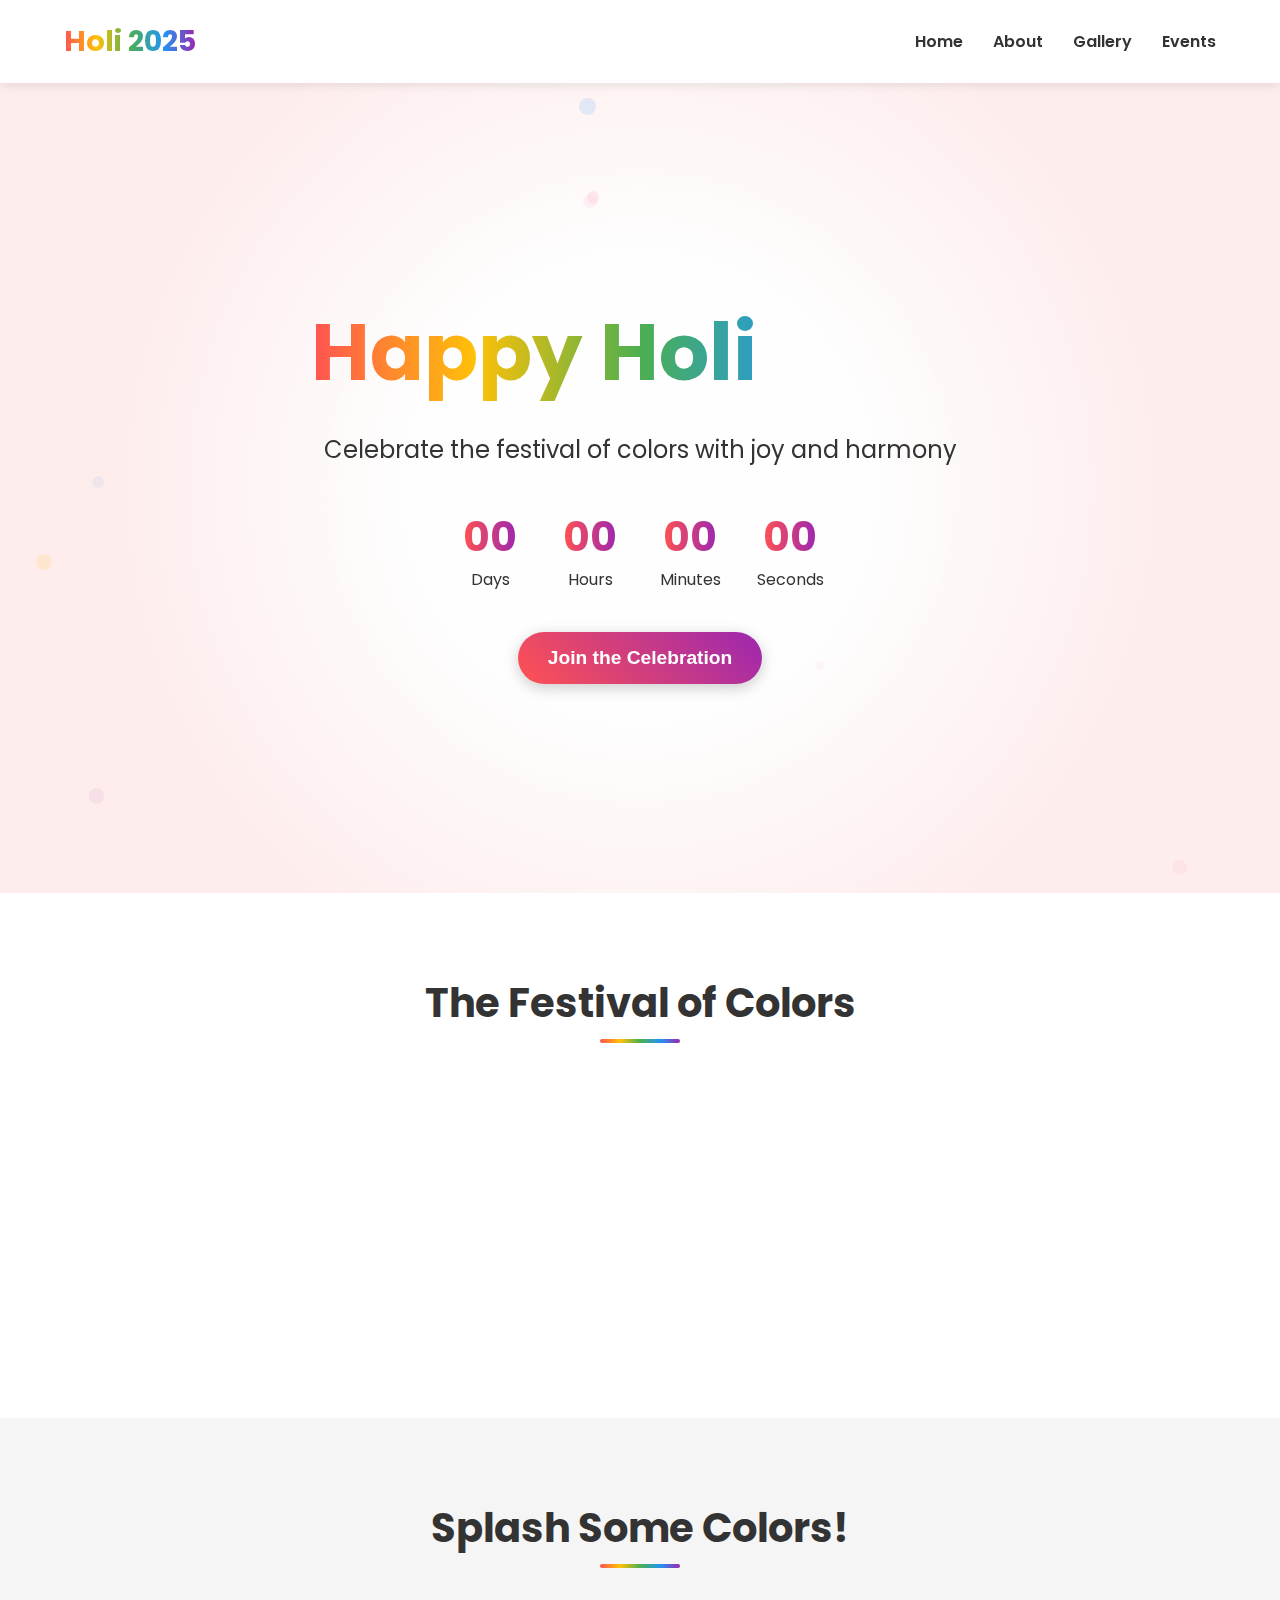
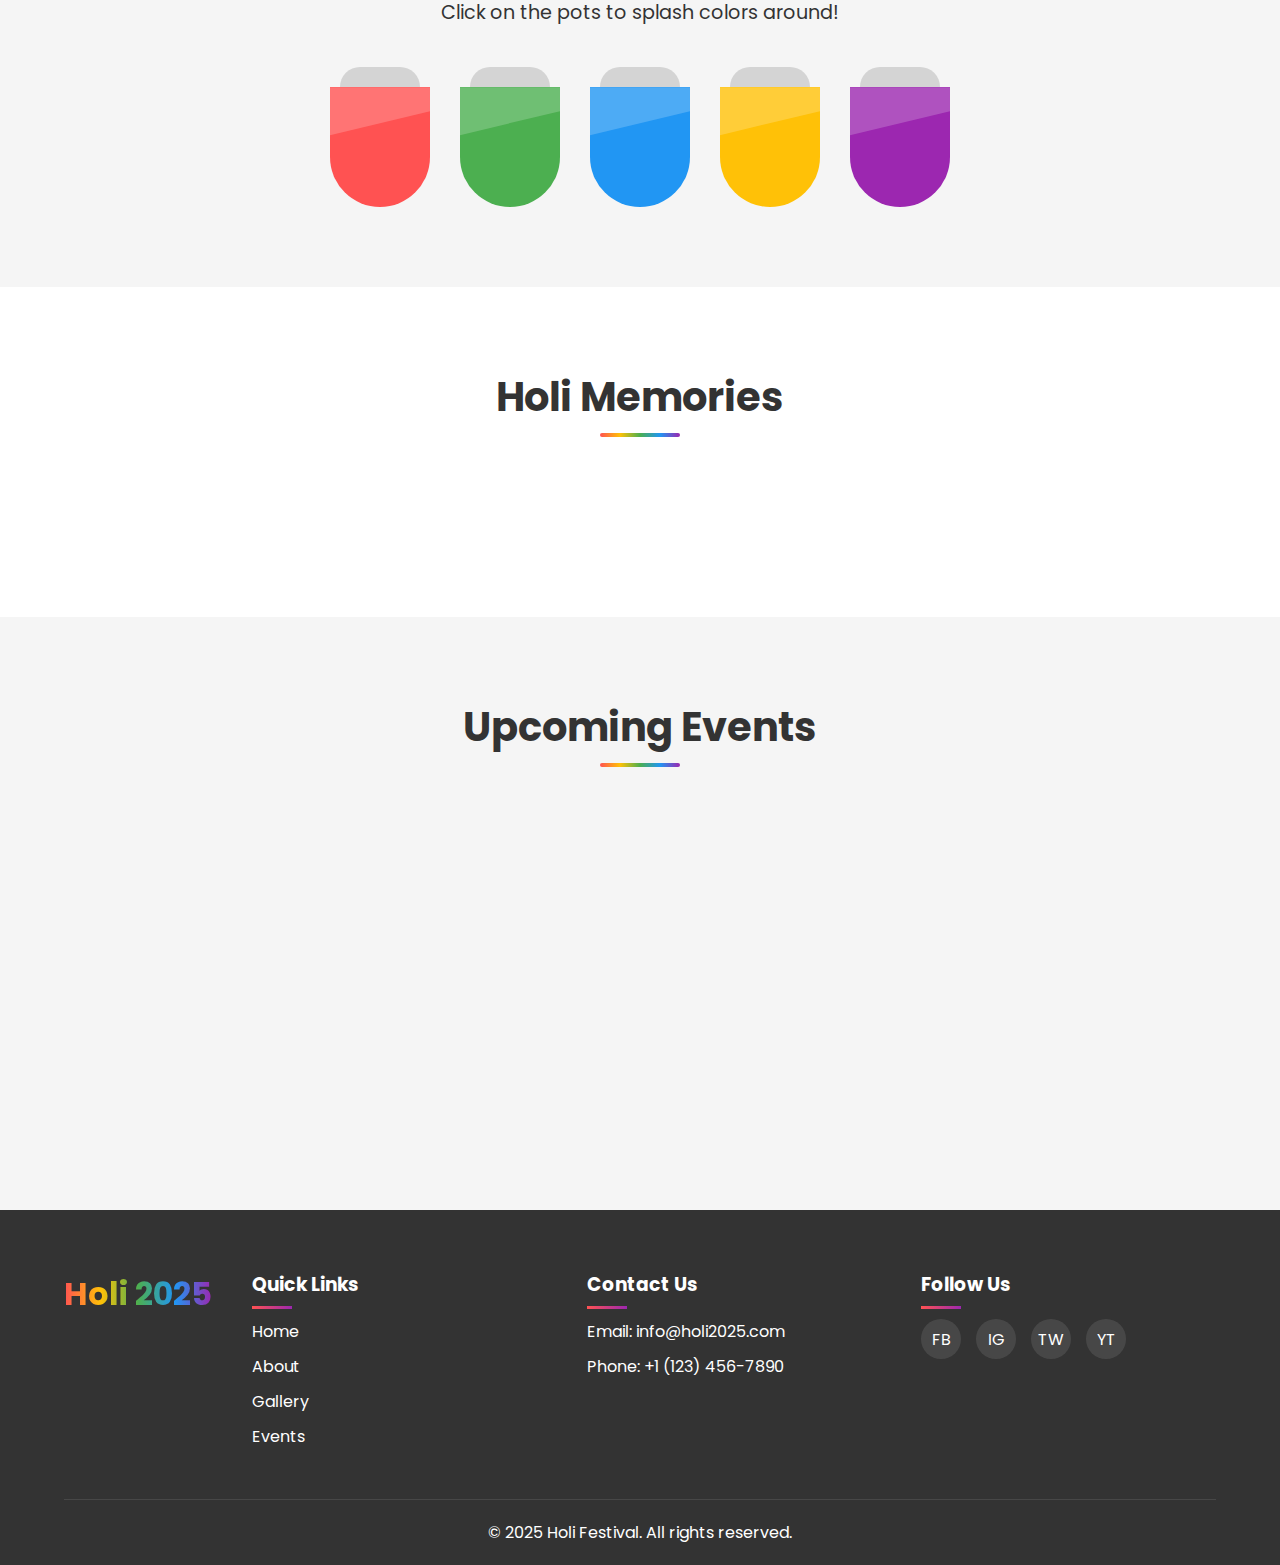
==== index.html @ 8e928414 "Add files via upload" ====
<!DOCTYPE html>
<html lang="en">
<head>
    <meta charset="UTF-8">
    <meta name="viewport" content="width=device-width, initial-scale=1.0">
    <title>Holi Festival 2025 - Festival of Colors</title>
    <link rel="stylesheet" href="styles.css">
    <link rel="preconnect" href="https://fonts.googleapis.com">
    <link rel="preconnect" href="https://fonts.gstatic.com" crossorigin>
    <link href="https://fonts.googleapis.com/css2?family=Poppins:wght@400;600;700&display=swap" rel="stylesheet">
</head>
<body>
    <div class="color-particles"></div>
    
    <header>
        <div class="logo">Holi 2025</div>
        <nav>
            <ul>
                <li><a href="#home">Home</a></li>
                <li><a href="#about">About</a></li>
                <li><a href="#gallery">Gallery</a></li>
                <li><a href="#events">Events</a></li>
            </ul>
        </nav>
    </header>

    <section id="home" class="hero">
        <div class="hero-content">
            <h1 class="title">Happy Holi <span class="year">2025</span></h1>
            <p class="subtitle">Celebrate the festival of colors with joy and harmony</p>
            <div class="countdown">
                <div class="countdown-item">
                    <span id="days">00</span>
                    <span>Days</span>
                </div>
                <div class="countdown-item">
                    <span id="hours">00</span>
                    <span>Hours</span>
                </div>
                <div class="countdown-item">
                    <span id="minutes">00</span>
                    <span>Minutes</span>
                </div>
                <div class="countdown-item">
                    <span id="seconds">00</span>
                    <span>Seconds</span>
                </div>
            </div>
            <button class="cta-button">Join the Celebration</button>
        </div>
    </section>

    <section id="about" class="about">
        <h2>The Festival of Colors</h2>
        <div class="about-content">
            <div class="about-text">
                <p>Holi is an ancient Hindu festival that celebrates the triumph of good over evil and the arrival of spring. Known as the "Festival of Colors" or the "Festival of Love," it's a time when people come together to play, laugh, forgive, and repair broken relationships.</p>
                <p>During Holi, people throw colored powder and water at each other, dance to music, and enjoy festive foods. The vibrant colors represent energy, joy, and the diversity of life.</p>
            </div>
            <div class="about-image">
                <img src="/placeholder.svg?height=300&width=400" alt="Holi celebration with colors">
            </div>
        </div>
    </section>

    <section id="color-pots" class="color-pots">
        <h2>Splash Some Colors!</h2>
        <p>Click on the pots to splash colors around!</p>
        <div class="pots-container">
            <div class="pot" data-color="#FF5252">
                <div class="pot-top"></div>
                <div class="pot-body red"></div>
            </div>
            <div class="pot" data-color="#4CAF50">
                <div class="pot-top"></div>
                <div class="pot-body green"></div>
            </div>
            <div class="pot" data-color="#2196F3">
                <div class="pot-top"></div>
                <div class="pot-body blue"></div>
            </div>
            <div class="pot" data-color="#FFC107">
                <div class="pot-top"></div>
                <div class="pot-body yellow"></div>
            </div>
            <div class="pot" data-color="#9C27B0">
                <div class="pot-top"></div>
                <div class="pot-body purple"></div>
            </div>
        </div>
    </section>

    <section id="gallery" class="gallery">
        <h2>Holi Memories</h2>
        <div class="gallery-container">
            <div class="gallery-item">
                <img src="/placeholder.svg?height=250&width=350" alt="Holi celebration 1">
            </div>
            <div class="gallery-item">
                <img src="/placeholder.svg?height=250&width=350" alt="Holi celebration 2">
            </div>
            <div class="gallery-item">
                <img src="/placeholder.svg?height=250&width=350" alt="Holi celebration 3">
            </div>
            <div class="gallery-item">
                <img src="/placeholder.svg?height=250&width=350" alt="Holi celebration 4">
            </div>
            <div class="gallery-item">
                <img src="/placeholder.svg?height=250&width=350" alt="Holi celebration 5">
            </div>
            <div class="gallery-item">
                <img src="/placeholder.svg?height=250&width=350" alt="Holi celebration 6">
            </div>
        </div>
    </section>

    <section id="events" class="events">
        <h2>Upcoming Events</h2>
        <div class="events-container">
            <div class="event-card">
                <div class="event-date">
                    <span class="day">14</span>
                    <span class="month">MAR</span>
                </div>
                <div class="event-details">
                    <h3>Holika Dahan</h3>
                    <p>The ritual symbolizing the victory of good over evil</p>
                    <p class="event-location">Central Park, 6:00 PM</p>
                </div>
            </div>
            <div class="event-card">
                <div class="event-date">
                    <span class="day">15</span>
                    <span class="month">MAR</span>
                </div>
                <div class="event-details">
                    <h3>Rangwali Holi</h3>
                    <p>The main color celebration with music and dance</p>
                    <p class="event-location">Community Center, 10:00 AM</p>
                </div>
            </div>
            <div class="event-card">
                <div class="event-date">
                    <span class="day">15</span>
                    <span class="month">MAR</span>
                </div>
                <div class="event-details">
                    <h3>Holi Food Festival</h3>
                    <p>Traditional foods and sweets</p>
                    <p class="event-location">Food Court, 1:00 PM</p>
                </div>
            </div>
        </div>
    </section>

    <footer>
        <div class="footer-content">
            <div class="footer-logo">Holi 2025</div>
            <div class="footer-links">
                <h3>Quick Links</h3>
                <ul>
                    <li><a href="#home">Home</a></li>
                    <li><a href="#about">About</a></li>
                    <li><a href="#gallery">Gallery</a></li>
                    <li><a href="#events">Events</a></li>
                </ul>
            </div>
            <div class="footer-contact">
                <h3>Contact Us</h3>
                <p>Email: info@holi2025.com</p>
                <p>Phone: +1 (123) 456-7890</p>
            </div>
            <div class="footer-social">
                <h3>Follow Us</h3>
                <div class="social-icons">
                    <a href="#" class="social-icon">FB</a>
                    <a href="#" class="social-icon">IG</a>
                    <a href="#" class="social-icon">TW</a>
                    <a href="#" class="social-icon">YT</a>
                </div>
            </div>
        </div>
        <div class="footer-bottom">
            <p>&copy; 2025 Holi Festival. All rights reserved.</p>
        </div>
    </footer>

    <script src="script.js"></script>
</body>
</html>
---- styles.css ----
/* Base Styles */
:root {
    --color-red: #FF5252;
    --color-green: #4CAF50;
    --color-blue: #2196F3;
    --color-yellow: #FFC107;
    --color-purple: #9C27B0;
    --color-pink: #E91E63;
    --color-orange: #FF9800;
    --color-dark: #333333;
    --color-light: #f9f9f9;
}

* {
    margin: 0;
    padding: 0;
    box-sizing: border-box;
}

body {
    font-family: 'Poppins', sans-serif;
    background-color: var(--color-light);
    color: var(--color-dark);
    overflow-x: hidden;
    position: relative;
}

a {
    text-decoration: none;
    color: inherit;
}

ul {
    list-style: none;
}

img {
    max-width: 100%;
    height: auto;
    border-radius: 8px;
}

section {
    padding: 80px 5%;
}

h2 {
    font-size: 2.5rem;
    text-align: center;
    margin-bottom: 40px;
    position: relative;
    color: var(--color-dark);
}

h2::after {
    content: '';
    position: absolute;
    bottom: -10px;
    left: 50%;
    transform: translateX(-50%);
    width: 80px;
    height: 4px;
    background: linear-gradient(to right, var(--color-red), var(--color-yellow), var(--color-green), var(--color-blue), var(--color-purple));
    border-radius: 2px;
}

/* Color Particles Animation */
.color-particles {
    position: fixed;
    top: 0;
    left: 0;
    width: 100%;
    height: 100%;
    pointer-events: none;
    z-index: -1;
}

/* Header Styles */
header {
    display: flex;
    justify-content: space-between;
    align-items: center;
    padding: 20px 5%;
    background-color: rgba(255, 255, 255, 0.9);
    position: sticky;
    top: 0;
    z-index: 100;
    box-shadow: 0 2px 10px rgba(0, 0, 0, 0.1);
}

.logo {
    font-size: 1.8rem;
    font-weight: 700;
    background: linear-gradient(to right, var(--color-red), var(--color-yellow), var(--color-green), var(--color-blue), var(--color-purple));
    -webkit-background-clip: text;
    background-clip: text;
    color: transparent;
    animation: colorShift 5s infinite alternate;
}

nav ul {
    display: flex;
    gap: 30px;
}

nav ul li a {
    font-weight: 600;
    transition: all 0.3s ease;
    position: relative;
}

nav ul li a::after {
    content: '';
    position: absolute;
    bottom: -5px;
    left: 0;
    width: 0;
    height: 2px;
    background: linear-gradient(to right, var(--color-red), var(--color-purple));
    transition: width 0.3s ease;
}

nav ul li a:hover::after {
    width: 100%;
}

/* Hero Section */
.hero {
    min-height: 90vh;
    display: flex;
    align-items: center;
    justify-content: center;
    text-align: center;
    background: linear-gradient(rgba(255, 255, 255, 0.8), rgba(255, 255, 255, 0.8)), url('/placeholder.svg?height=800&width=1200') center/cover no-repeat;
    position: relative;
    overflow: hidden;
}

.hero::before {
    content: '';
    position: absolute;
    top: 0;
    left: 0;
    width: 100%;
    height: 100%;
    background: radial-gradient(circle at center, transparent 30%, rgba(255, 82, 82, 0.1) 70%);
    animation: pulseBackground 8s infinite alternate;
}

.hero-content {
    position: relative;
    z-index: 2;
    max-width: 800px;
    padding: 20px;
}

.title {
    font-size: 5rem;
    font-weight: 700;
    margin-bottom: 20px;
    background: linear-gradient(to right, var(--color-red), var(--color-yellow), var(--color-green), var(--color-blue), var(--color-purple));
    -webkit-background-clip: text;
    background-clip: text;
    color: transparent;
    animation: colorShift 5s infinite alternate;
}

.year {
    display: inline-block;
    position: relative;
    animation: bounce 2s infinite;
}

.subtitle {
    font-size: 1.5rem;
    margin-bottom: 40px;
    color: var(--color-dark);
}

.countdown {
    display: flex;
    justify-content: center;
    gap: 20px;
    margin-bottom: 40px;
}

.countdown-item {
    display: flex;
    flex-direction: column;
    align-items: center;
    min-width: 80px;
}

.countdown-item span:first-child {
    font-size: 2.5rem;
    font-weight: 700;
    background: linear-gradient(to right, var(--color-red), var(--color-purple));
    -webkit-background-clip: text;
    background-clip: text;
    color: transparent;
}

.cta-button {
    padding: 15px 30px;
    font-size: 1.2rem;
    font-weight: 600;
    border: none;
    border-radius: 50px;
    background: linear-gradient(45deg, var(--color-red), var(--color-purple));
    color: white;
    cursor: pointer;
    transition: transform 0.3s ease, box-shadow 0.3s ease;
    box-shadow: 0 4px 15px rgba(0, 0, 0, 0.2);
}

.cta-button:hover {
    transform: translateY(-5px);
    box-shadow: 0 8px 25px rgba(0, 0, 0, 0.3);
}

/* About Section */
.about {
    background-color: white;
}

.about-content {
    display: flex;
    align-items: center;
    gap: 40px;
    flex-wrap: wrap;
}

.about-text, .about-image {
    flex: 1 1 400px;
}

.about-text p {
    margin-bottom: 20px;
    line-height: 1.6;
    font-size: 1.1rem;
}

.about-image img {
    border-radius: 10px;
    box-shadow: 0 10px 30px rgba(0, 0, 0, 0.1);
    transition: transform 0.5s ease;
}

.about-image img:hover {
    transform: scale(1.03);
}

/* Color Pots Section */
.color-pots {
    background-color: #f5f5f5;
    text-align: center;
}

.color-pots p {
    margin-bottom: 40px;
    font-size: 1.2rem;
}

.pots-container {
    display: flex;
    justify-content: center;
    gap: 30px;
    flex-wrap: wrap;
}

.pot {
    position: relative;
    cursor: pointer;
    transition: transform 0.3s ease;
}

.pot:hover {
    transform: translateY(-10px);
}

.pot-top {
    width: 80px;
    height: 20px;
    background-color: #d4d4d4;
    border-radius: 40px 40px 0 0;
    margin: 0 auto;
}

.pot-body {
    width: 100px;
    height: 120px;
    border-radius: 0 0 50px 50px;
    position: relative;
    overflow: hidden;
}

.pot-body::before {
    content: '';
    position: absolute;
    top: 0;
    left: 0;
    width: 100%;
    height: 100%;
    background: rgba(255, 255, 255, 0.2);
    clip-path: polygon(0 0, 100% 0, 100% 20%, 0 40%);
}

.pot-body.red { background-color: var(--color-red); }
.pot-body.green { background-color: var(--color-green); }
.pot-body.blue { background-color: var(--color-blue); }
.pot-body.yellow { background-color: var(--color-yellow); }
.pot-body.purple { background-color: var(--color-purple); }

/* Gallery Section */
.gallery {
    background-color: white;
}

.gallery-container {
    display: grid;
    grid-template-columns: repeat(auto-fill, minmax(300px, 1fr));
    gap: 20px;
}

.gallery-item {
    overflow: hidden;
    border-radius: 10px;
    box-shadow: 0 5px 15px rgba(0, 0, 0, 0.1);
    transition: transform 0.5s ease;
}

.gallery-item:hover {
    transform: translateY(-10px);
}

.gallery-item img {
    transition: transform 0.5s ease;
    width: 100%;
    height: 200px;
    object-fit: cover;
}

.gallery-item:hover img {
    transform: scale(1.1);
}

/* Events Section */
.events {
    background-color: #f5f5f5;
}

.events-container {
    display: flex;
    flex-wrap: wrap;
    gap: 30px;
    justify-content: center;
}

.event-card {
    background-color: white;
    border-radius: 10px;
    overflow: hidden;
    box-shadow: 0 5px 15px rgba(0, 0, 0, 0.1);
    display: flex;
    width: 100%;
    max-width: 500px;
    transition: transform 0.3s ease;
}

.event-card:hover {
    transform: translateY(-10px);
}

.event-date {
    background: linear-gradient(to bottom, var(--color-red), var(--color-purple));
    color: white;
    padding: 20px;
    display: flex;
    flex-direction: column;
    align-items: center;
    justify-content: center;
    min-width: 100px;
}

.event-date .day {
    font-size: 2rem;
    font-weight: 700;
}

.event-details {
    padding: 20px;
    flex-grow: 1;
}

.event-details h3 {
    margin-bottom: 10px;
    color: var(--color-dark);
}

.event-location {
    margin-top: 10px;
    font-style: italic;
    color: #777;
}

/* Footer */
footer {
    background-color: var(--color-dark);
    color: white;
    padding: 60px 5% 20px;
}

.footer-content {
    display: flex;
    flex-wrap: wrap;
    gap: 40px;
    justify-content: space-between;
    margin-bottom: 40px;
}

.footer-logo {
    font-size: 2rem;
    font-weight: 700;
    background: linear-gradient(to right, var(--color-red), var(--color-yellow), var(--color-green), var(--color-blue), var(--color-purple));
    -webkit-background-clip: text;
    background-clip: text;
    color: transparent;
}

.footer-links, .footer-contact, .footer-social {
    flex: 1 1 200px;
}

.footer-links h3, .footer-contact h3, .footer-social h3 {
    margin-bottom: 20px;
    position: relative;
}

.footer-links h3::after, .footer-contact h3::after, .footer-social h3::after {
    content: '';
    position: absolute;
    bottom: -10px;
    left: 0;
    width: 40px;
    height: 3px;
    background: linear-gradient(to right, var(--color-red), var(--color-purple));
}

.footer-links ul li {
    margin-bottom: 10px;
}

.footer-links ul li a:hover {
    color: var(--color-red);
}

.footer-contact p {
    margin-bottom: 10px;
}

.social-icons {
    display: flex;
    gap: 15px;
}

.social-icon {
    display: flex;
    align-items: center;
    justify-content: center;
    width: 40px;
    height: 40px;
    background-color: rgba(255, 255, 255, 0.1);
    border-radius: 50%;
    transition: all 0.3s ease;
}

.social-icon:hover {
    background-color: var(--color-red);
    transform: translateY(-5px);
}

.footer-bottom {
    text-align: center;
    padding-top: 20px;
    border-top: 1px solid rgba(255, 255, 255, 0.1);
}

/* Animations */
@keyframes colorShift {
    0% { filter: hue-rotate(0deg); }
    100% { filter: hue-rotate(360deg); }
}

@keyframes bounce {
    0%, 20%, 50%, 80%, 100% { transform: translateY(0); }
    40% { transform: translateY(-20px); }
    60% { transform: translateY(-10px); }
}

@keyframes pulseBackground {
    0% { opacity: 0.5; transform: scale(1); }
    100% { opacity: 1; transform: scale(1.5); }
}

/* Responsive Design */
@media (max-width: 768px) {
    header {
        flex-direction: column;
        gap: 20px;
    }
    
    nav ul {
        gap: 15px;
    }
    
    .title {
        font-size: 3rem;
    }
    
    .subtitle {
        font-size: 1.2rem;
    }
    
    .countdown {
        gap: 10px;
    }
    
    .countdown-item {
        min-width: 60px;
    }
    
    .countdown-item span:first-child {
        font-size: 1.8rem;
    }
    
    .about-content {
        flex-direction: column;
    }
    
    .pots-container {
        gap: 15px;
    }
    
    .pot-body {
        width: 80px;
        height: 100px;
    }
    
    .pot-top {
        width: 60px;
    }
}

@media (max-width: 480px) {
    section {
        padding: 60px 5%;
    }
    
    h2 {
        font-size: 2rem;
    }
    
    .title {
        font-size: 2.5rem;
    }
    
    nav ul {
        flex-wrap: wrap;
        justify-content: center;
    }
    
    .countdown {
        flex-wrap: wrap;
    }
    
    .event-card {
        flex-direction: column;
    }
    
    .event-date {
        padding: 10px;
        flex-direction: row;
        gap: 10px;
    }
}
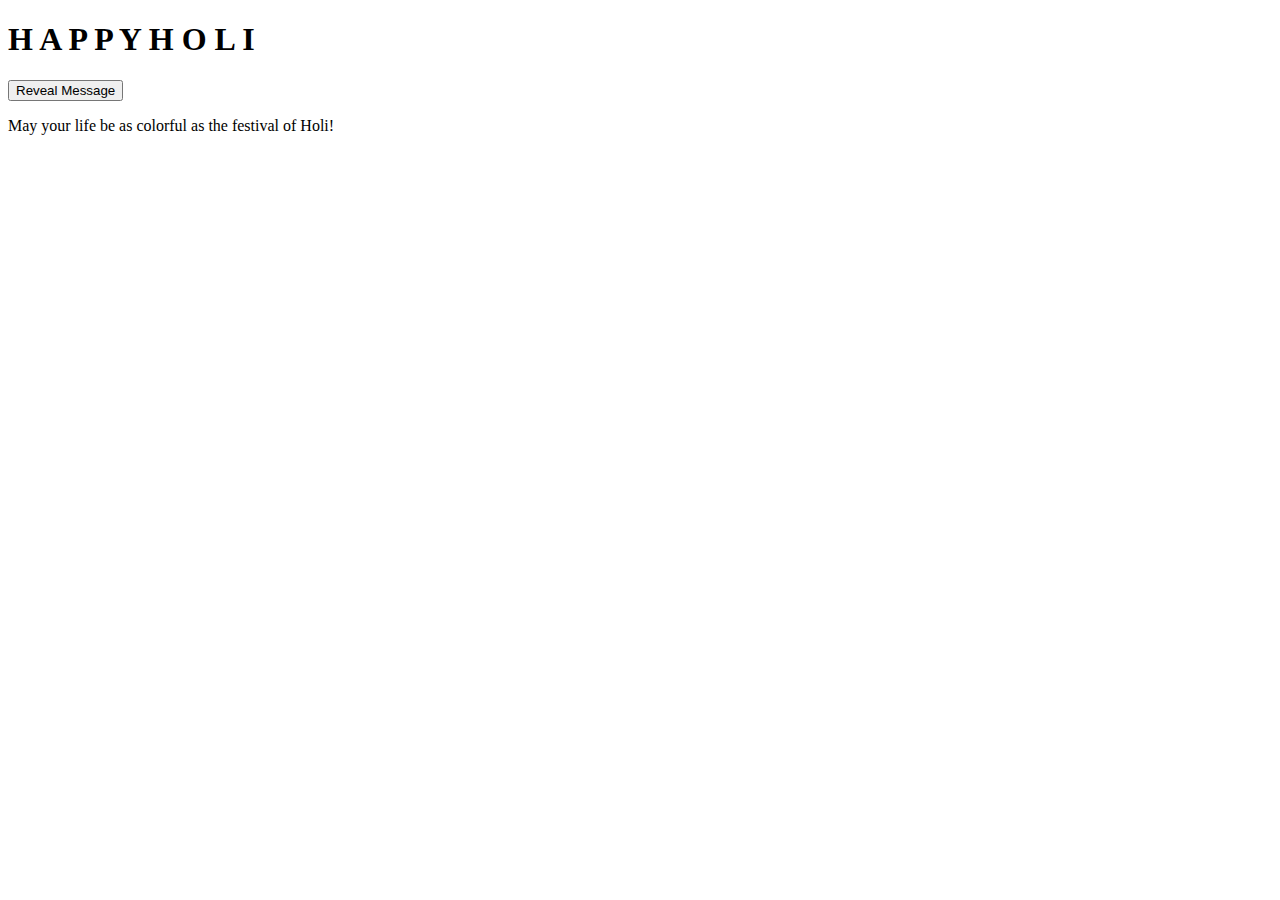
==== commit fb9ef0b4: "Rename index (1).html to index.html" ====
--- a/index.html
+++ b/index.html
@@ -3,188 +3,43 @@
 <head>
     <meta charset="UTF-8">
     <meta name="viewport" content="width=device-width, initial-scale=1.0">
-    <title>Holi Festival 2025 - Festival of Colors</title>
+    <title>Happy Holi Celebration</title>
     <link rel="stylesheet" href="styles.css">
     <link rel="preconnect" href="https://fonts.googleapis.com">
     <link rel="preconnect" href="https://fonts.gstatic.com" crossorigin>
-    <link href="https://fonts.googleapis.com/css2?family=Poppins:wght@400;600;700&display=swap" rel="stylesheet">
+    <link href="https://fonts.googleapis.com/css2?family=Poppins:wght@400;700;900&display=swap" rel="stylesheet">
 </head>
 <body>
-    <div class="color-particles"></div>
-    
-    <header>
-        <div class="logo">Holi 2025</div>
-        <nav>
-            <ul>
-                <li><a href="#home">Home</a></li>
-                <li><a href="#about">About</a></li>
-                <li><a href="#gallery">Gallery</a></li>
-                <li><a href="#events">Events</a></li>
-            </ul>
-        </nav>
-    </header>
-
-    <section id="home" class="hero">
-        <div class="hero-content">
-            <h1 class="title">Happy Holi <span class="year">2025</span></h1>
-            <p class="subtitle">Celebrate the festival of colors with joy and harmony</p>
-            <div class="countdown">
-                <div class="countdown-item">
-                    <span id="days">00</span>
-                    <span>Days</span>
-                </div>
-                <div class="countdown-item">
-                    <span id="hours">00</span>
-                    <span>Hours</span>
-                </div>
-                <div class="countdown-item">
-                    <span id="minutes">00</span>
-                    <span>Minutes</span>
-                </div>
-                <div class="countdown-item">
-                    <span id="seconds">00</span>
-                    <span>Seconds</span>
-                </div>
-            </div>
-            <button class="cta-button">Join the Celebration</button>
+    <div class="container">
+        <!-- Background animations container -->
+        <div class="animation-container">
+            <div class="color-powder"></div>
         </div>
-    </section>
-
-    <section id="about" class="about">
-        <h2>The Festival of Colors</h2>
-        <div class="about-content">
-            <div class="about-text">
-                <p>Holi is an ancient Hindu festival that celebrates the triumph of good over evil and the arrival of spring. Known as the "Festival of Colors" or the "Festival of Love," it's a time when people come together to play, laugh, forgive, and repair broken relationships.</p>
-                <p>During Holi, people throw colored powder and water at each other, dance to music, and enjoy festive foods. The vibrant colors represent energy, joy, and the diversity of life.</p>
-            </div>
-            <div class="about-image">
-                <img src="/placeholder.svg?height=300&width=400" alt="Holi celebration with colors">
+        
+        <!-- Main content -->
+        <div class="content">
+            <h1 class="holi-text">
+                <span class="letter">H</span>
+                <span class="letter">A</span>
+                <span class="letter">P</span>
+                <span class="letter">P</span>
+                <span class="letter">Y</span>
+                <span class="letter space"></span>
+                <span class="letter">H</span>
+                <span class="letter">O</span>
+                <span class="letter">L</span>
+                <span class="letter">I</span>
+            </h1>
+            
+            <button id="reveal-btn" class="reveal-btn">Reveal Message</button>
+            
+            <div id="secret-message" class="secret-message">
+                <p>May your life be as colorful as the festival of Holi!</p>
+                <div class="spray-container"></div>
             </div>
         </div>
-    </section>
-
-    <section id="color-pots" class="color-pots">
-        <h2>Splash Some Colors!</h2>
-        <p>Click on the pots to splash colors around!</p>
-        <div class="pots-container">
-            <div class="pot" data-color="#FF5252">
-                <div class="pot-top"></div>
-                <div class="pot-body red"></div>
-            </div>
-            <div class="pot" data-color="#4CAF50">
-                <div class="pot-top"></div>
-                <div class="pot-body green"></div>
-            </div>
-            <div class="pot" data-color="#2196F3">
-                <div class="pot-top"></div>
-                <div class="pot-body blue"></div>
-            </div>
-            <div class="pot" data-color="#FFC107">
-                <div class="pot-top"></div>
-                <div class="pot-body yellow"></div>
-            </div>
-            <div class="pot" data-color="#9C27B0">
-                <div class="pot-top"></div>
-                <div class="pot-body purple"></div>
-            </div>
-        </div>
-    </section>
-
-    <section id="gallery" class="gallery">
-        <h2>Holi Memories</h2>
-        <div class="gallery-container">
-            <div class="gallery-item">
-                <img src="/placeholder.svg?height=250&width=350" alt="Holi celebration 1">
-            </div>
-            <div class="gallery-item">
-                <img src="/placeholder.svg?height=250&width=350" alt="Holi celebration 2">
-            </div>
-            <div class="gallery-item">
-                <img src="/placeholder.svg?height=250&width=350" alt="Holi celebration 3">
-            </div>
-            <div class="gallery-item">
-                <img src="/placeholder.svg?height=250&width=350" alt="Holi celebration 4">
-            </div>
-            <div class="gallery-item">
-                <img src="/placeholder.svg?height=250&width=350" alt="Holi celebration 5">
-            </div>
-            <div class="gallery-item">
-                <img src="/placeholder.svg?height=250&width=350" alt="Holi celebration 6">
-            </div>
-        </div>
-    </section>
-
-    <section id="events" class="events">
-        <h2>Upcoming Events</h2>
-        <div class="events-container">
-            <div class="event-card">
-                <div class="event-date">
-                    <span class="day">14</span>
-                    <span class="month">MAR</span>
-                </div>
-                <div class="event-details">
-                    <h3>Holika Dahan</h3>
-                    <p>The ritual symbolizing the victory of good over evil</p>
-                    <p class="event-location">Central Park, 6:00 PM</p>
-                </div>
-            </div>
-            <div class="event-card">
-                <div class="event-date">
-                    <span class="day">15</span>
-                    <span class="month">MAR</span>
-                </div>
-                <div class="event-details">
-                    <h3>Rangwali Holi</h3>
-                    <p>The main color celebration with music and dance</p>
-                    <p class="event-location">Community Center, 10:00 AM</p>
-                </div>
-            </div>
-            <div class="event-card">
-                <div class="event-date">
-                    <span class="day">15</span>
-                    <span class="month">MAR</span>
-                </div>
-                <div class="event-details">
-                    <h3>Holi Food Festival</h3>
-                    <p>Traditional foods and sweets</p>
-                    <p class="event-location">Food Court, 1:00 PM</p>
-                </div>
-            </div>
-        </div>
-    </section>
-
-    <footer>
-        <div class="footer-content">
-            <div class="footer-logo">Holi 2025</div>
-            <div class="footer-links">
-                <h3>Quick Links</h3>
-                <ul>
-                    <li><a href="#home">Home</a></li>
-                    <li><a href="#about">About</a></li>
-                    <li><a href="#gallery">Gallery</a></li>
-                    <li><a href="#events">Events</a></li>
-                </ul>
-            </div>
-            <div class="footer-contact">
-                <h3>Contact Us</h3>
-                <p>Email: info@holi2025.com</p>
-                <p>Phone: +1 (123) 456-7890</p>
-            </div>
-            <div class="footer-social">
-                <h3>Follow Us</h3>
-                <div class="social-icons">
-                    <a href="#" class="social-icon">FB</a>
-                    <a href="#" class="social-icon">IG</a>
-                    <a href="#" class="social-icon">TW</a>
-                    <a href="#" class="social-icon">YT</a>
-                </div>
-            </div>
-        </div>
-        <div class="footer-bottom">
-            <p>&copy; 2025 Holi Festival. All rights reserved.</p>
-        </div>
-    </footer>
-
+    </div>
+    
     <script src="script.js"></script>
 </body>
-</html>+</html>
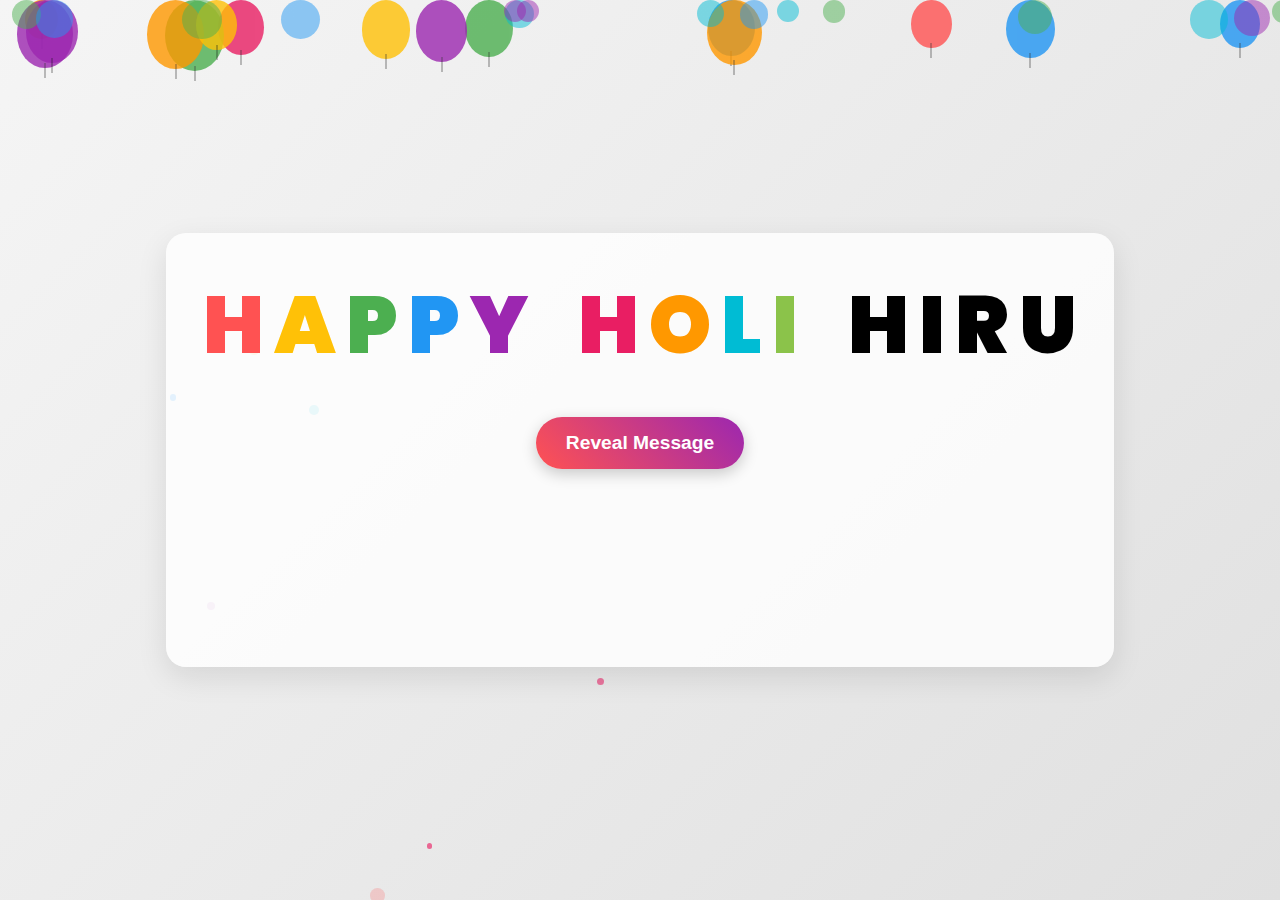
==== commit d06c90e1: "Update index.html" ====
--- a/index.html
+++ b/index.html
@@ -29,6 +29,11 @@
                 <span class="letter">O</span>
                 <span class="letter">L</span>
                 <span class="letter">I</span>
+                <span class="letter space"></span>
+                <span class="letter">H</span>
+                <span class="letter">I</span>
+                <span class="letter">R</span>
+                <span class="letter">U</span>
             </h1>
             
             <button id="reveal-btn" class="reveal-btn">Reveal Message</button>
--- a/styles.css
+++ b/styles.css
@@ -0,0 +1,323 @@
+/* Base styles */
+* {
+    margin: 0;
+    padding: 0;
+    box-sizing: border-box;
+}
+
+body {
+    font-family: 'Poppins', sans-serif;
+    background: #f5f5f5;
+    overflow: hidden;
+    height: 100vh;
+    width: 100vw;
+}
+
+.container {
+    position: relative;
+    width: 100%;
+    height: 100%;
+    display: flex;
+    justify-content: center;
+    align-items: center;
+    background: linear-gradient(135deg, #f5f5f5, #e0e0e0);
+}
+
+.content {
+    text-align: center;
+    z-index: 10;
+    padding: 2rem;
+    border-radius: 20px;
+    background-color: rgba(255, 255, 255, 0.8);
+    box-shadow: 0 10px 30px rgba(0, 0, 0, 0.1);
+    max-width: 90%;
+}
+
+/* Happy Holi Text Animation */
+.holi-text {
+    font-size: 5rem;
+    font-weight: 900;
+    margin-bottom: 2rem;
+    display: flex;
+    justify-content: center;
+    flex-wrap: wrap;
+}
+
+.letter {
+    display: inline-block;
+    margin: 0 5px;
+    animation: bounce 2s infinite alternate;
+}
+
+.space {
+    width: 30px;
+}
+
+/* Each letter has a different color and animation delay */
+.letter:nth-child(1) {
+    color: #FF5252; /* Red */
+    animation-delay: 0s;
+}
+.letter:nth-child(2) {
+    color: #FFC107; /* Yellow */
+    animation-delay: 0.1s;
+}
+.letter:nth-child(3) {
+    color: #4CAF50; /* Green */
+    animation-delay: 0.2s;
+}
+.letter:nth-child(4) {
+    color: #2196F3; /* Blue */
+    animation-delay: 0.3s;
+}
+.letter:nth-child(5) {
+    color: #9C27B0; /* Purple */
+    animation-delay: 0.4s;
+}
+.letter:nth-child(7) {
+    color: #E91E63; /* Pink */
+    animation-delay: 0.5s;
+}
+.letter:nth-child(8) {
+    color: #FF9800; /* Orange */
+    animation-delay: 0.6s;
+}
+.letter:nth-child(9) {
+    color: #00BCD4; /* Cyan */
+    animation-delay: 0.7s;
+}
+.letter:nth-child(10) {
+    color: #8BC34A; /* Light Green */
+    animation-delay: 0.8s;
+}
+
+/* Reveal Button */
+.reveal-btn {
+    padding: 15px 30px;
+    font-size: 1.2rem;
+    font-weight: 700;
+    background: linear-gradient(45deg, #FF5252, #9C27B0);
+    color: white;
+    border: none;
+    border-radius: 50px;
+    cursor: pointer;
+    transition: transform 0.3s ease, box-shadow 0.3s ease;
+    box-shadow: 0 5px 15px rgba(0, 0, 0, 0.2);
+    position: relative;
+    overflow: hidden;
+    z-index: 1;
+}
+
+.reveal-btn:before {
+    content: '';
+    position: absolute;
+    top: 0;
+    left: -100%;
+    width: 100%;
+    height: 100%;
+    background: linear-gradient(45deg, #9C27B0, #FF5252);
+    transition: left 0.3s ease;
+    z-index: -1;
+}
+
+.reveal-btn:hover {
+    transform: translateY(-5px);
+    box-shadow: 0 8px 25px rgba(0, 0, 0, 0.3);
+}
+
+.reveal-btn:hover:before {
+    left: 0;
+}
+
+/* Secret Message */
+.secret-message {
+    margin-top: 2rem;
+    font-size: 1.5rem;
+    font-weight: 700;
+    opacity: 0;
+    transform: translateY(20px);
+    transition: opacity 0.5s ease, transform 0.5s ease;
+    position: relative;
+    padding: 2rem;
+    border-radius: 10px;
+    background: rgba(255, 255, 255, 0.9);
+    max-width: 600px;
+    margin-left: auto;
+    margin-right: auto;
+}
+
+.secret-message.visible {
+    opacity: 1;
+    transform: translateY(0);
+}
+
+.secret-message p {
+    position: relative;
+    z-index: 2;
+    background: linear-gradient(45deg, #FF5252, #FFC107, #4CAF50, #2196F3, #9C27B0);
+    -webkit-background-clip: text;
+    background-clip: text;
+    color: transparent;
+    animation: colorShift 5s infinite alternate;
+}
+
+/* Spray Container */
+.spray-container {
+    position: absolute;
+    top: 0;
+    left: 0;
+    width: 100%;
+    height: 100%;
+    pointer-events: none;
+    z-index: 1;
+}
+
+/* Animation Container */
+.animation-container {
+    position: absolute;
+    top: 0;
+    left: 0;
+    width: 100%;
+    height: 100%;
+    overflow: hidden;
+    pointer-events: none;
+}
+
+/* Color Powder */
+.color-powder {
+    position: absolute;
+    top: 0;
+    left: 0;
+    width: 100%;
+    height: 100%;
+}
+
+/* Balloon */
+.balloon {
+    position: absolute;
+    width: 40px;
+    height: 50px;
+    border-radius: 50%;
+    animation: float 15s linear infinite;
+    opacity: 0.8;
+}
+
+.balloon:before {
+    content: '';
+    position: absolute;
+    bottom: -10px;
+    left: 50%;
+    transform: translateX(-50%);
+    width: 2px;
+    height: 15px;
+    background-color: rgba(0, 0, 0, 0.3);
+}
+
+/* Water Ball */
+.water-ball {
+    position: absolute;
+    width: 30px;
+    height: 30px;
+    border-radius: 50%;
+    animation: float 10s linear infinite;
+    opacity: 0.7;
+}
+
+/* Spray Particle */
+.spray-particle {
+    position: absolute;
+    width: 8px;
+    height: 8px;
+    border-radius: 50%;
+    opacity: 0.8;
+    animation: spray 1s forwards;
+}
+
+/* Burst Particle */
+.burst-particle {
+    position: absolute;
+    width: 10px;
+    height: 10px;
+    border-radius: 50%;
+    opacity: 0.8;
+    animation: burst 1s forwards;
+}
+
+/* Animations */
+@keyframes bounce {
+    0% { transform: translateY(0); }
+    100% { transform: translateY(-20px); }
+}
+
+@keyframes colorShift {
+    0% { filter: hue-rotate(0deg); }
+    100% { filter: hue-rotate(360deg); }
+}
+
+@keyframes float {
+    0% {
+        transform: translateY(110vh) scale(1);
+        opacity: 1;
+    }
+    90% {
+        opacity: 1;
+    }
+    100% {
+        transform: translateY(-50px) scale(0.5);
+        opacity: 0;
+    }
+}
+
+@keyframes spray {
+    0% {
+        transform: translate(0, 0) scale(0);
+        opacity: 0.8;
+    }
+    100% {
+        transform: translate(var(--tx), var(--ty)) scale(1);
+        opacity: 0;
+    }
+}
+
+@keyframes burst {
+    0% {
+        transform: translate(0, 0) scale(1);
+        opacity: 0.8;
+    }
+    100% {
+        transform: translate(var(--tx), var(--ty)) scale(0);
+        opacity: 0;
+    }
+}
+
+/* Responsive Design */
+@media (max-width: 768px) {
+    .holi-text {
+        font-size: 3rem;
+    }
+    
+    .secret-message {
+        font-size: 1.2rem;
+        padding: 1.5rem;
+    }
+    
+    .reveal-btn {
+        padding: 12px 24px;
+        font-size: 1rem;
+    }
+}
+
+@media (max-width: 480px) {
+    .holi-text {
+        font-size: 2rem;
+    }
+    
+    .secret-message {
+        font-size: 1rem;
+        padding: 1rem;
+    }
+    
+    .content {
+        padding: 1.5rem;
+    }
+}
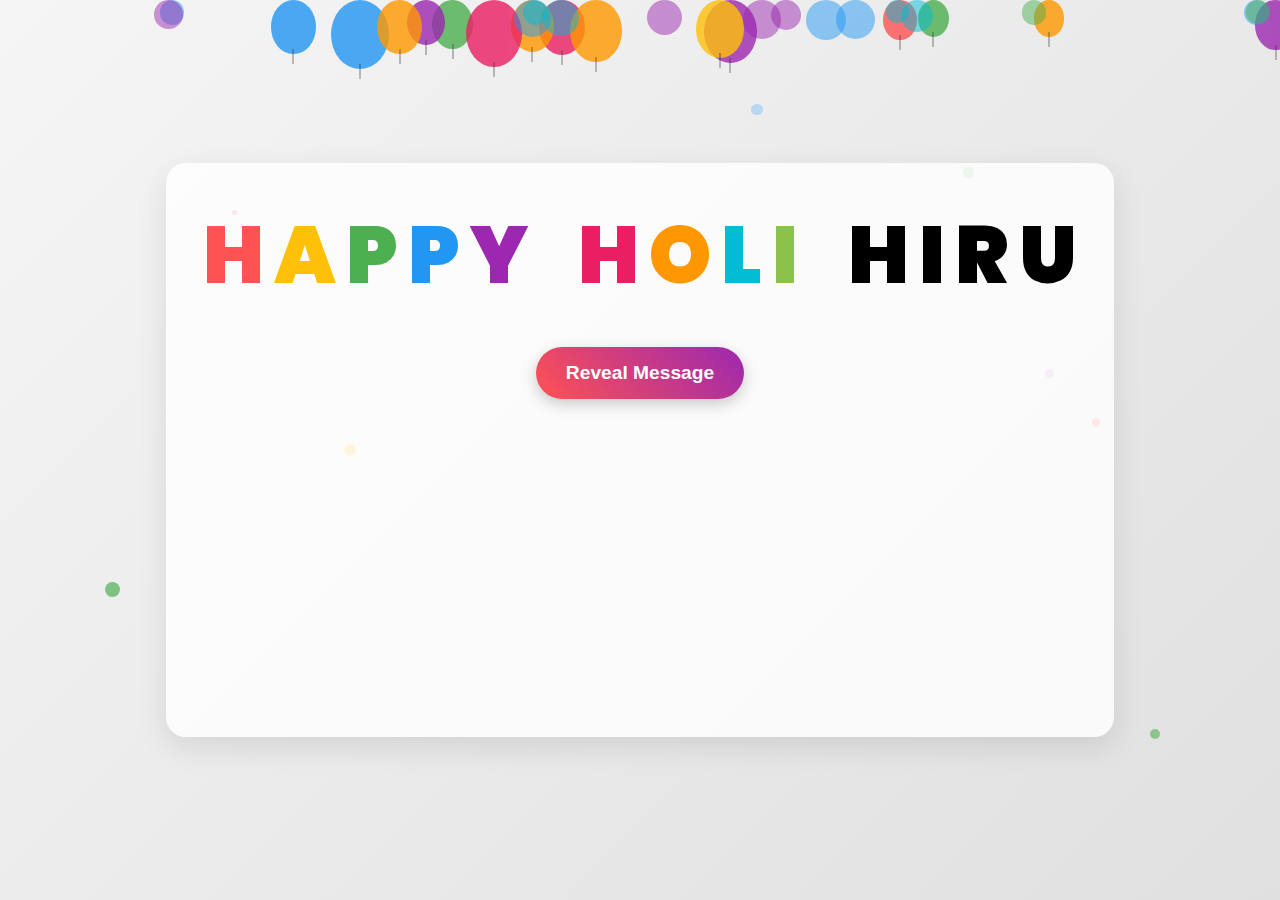
==== commit 7707d46e: "Update index.html" ====
--- a/index.html
+++ b/index.html
@@ -39,7 +39,7 @@
             <button id="reveal-btn" class="reveal-btn">Reveal Message</button>
             
             <div id="secret-message" class="secret-message">
-                <p>May your life be as colorful as the festival of Holi!</p>
+                <p>"✨🌸 May your life be as vibrant and colorful as the festival of Holi! 🌈🎉🌟 Wishing you endless joy 😂, laughter 😄, and love ❤️💖! May your days be filled with happiness 🌞, success 🏆, and beautiful memories 📸! Love you! 😘💞💃🎊"</p>
                 <div class="spray-container"></div>
             </div>
         </div>
